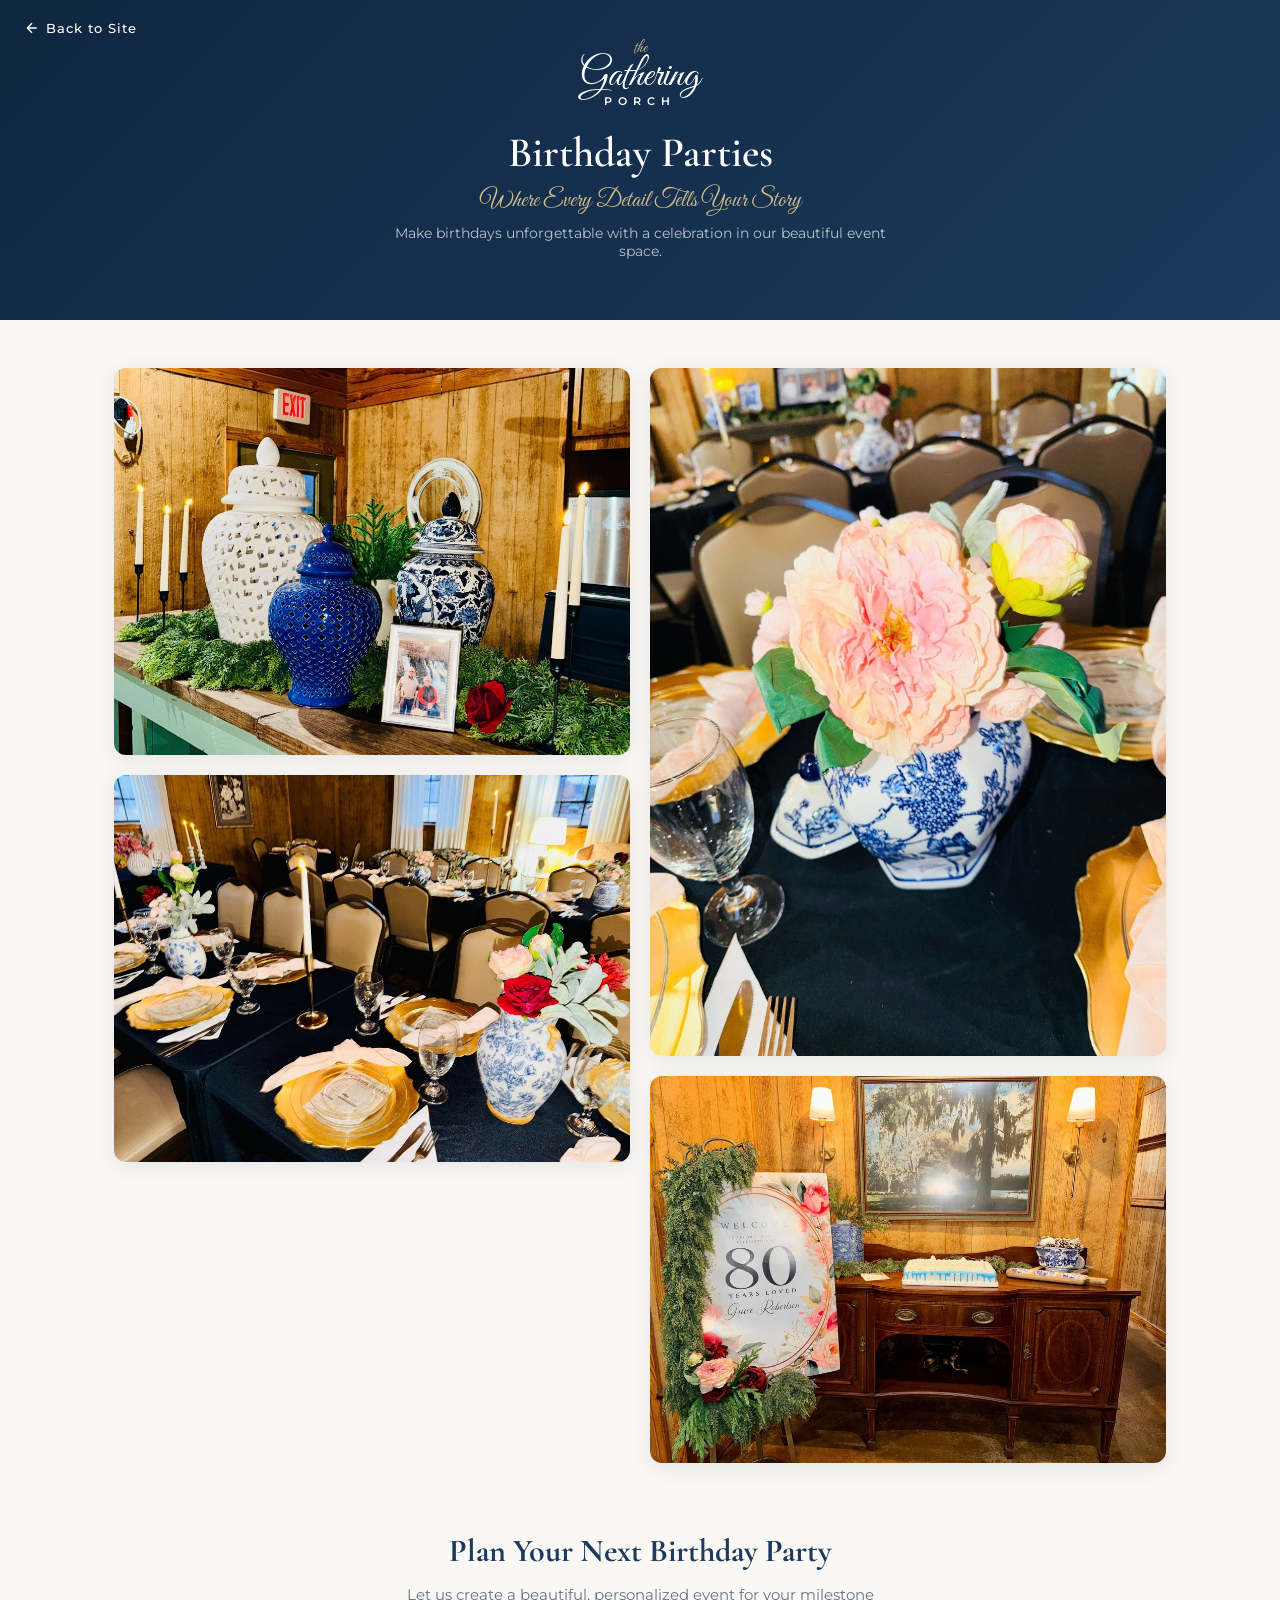
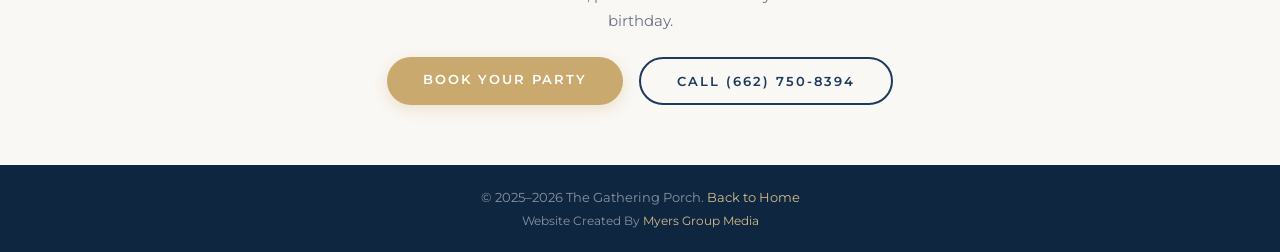
==== birthday-parties.html @ 99c65ea2 "feat: add birthday parties gallery page and update homepage card" ====
<!DOCTYPE html>
<html lang="en">
<head>
  <meta charset="UTF-8">
  <meta name="viewport" content="width=device-width, initial-scale=1.0">
  <title>Birthday Parties — The Gathering Porch | Ripley, MS</title>
  <meta name="description" content="Birthday party gallery at The Gathering Porch in Ripley, MS. Beautifully decorated events for all ages. Call Misty (662) 750-8394.">
  <link rel="preconnect" href="https://fonts.googleapis.com">
  <link rel="preconnect" href="https://fonts.gstatic.com" crossorigin>
  <link href="https://fonts.googleapis.com/css2?family=Cormorant+Garamond:ital,wght@0,400;0,600;1,400&family=Montserrat:wght@400;500;600&family=Great+Vibes&display=swap" rel="stylesheet">
  <style>
    :root {
      --navy: #1B3A5C;
      --navy-dark: #0F2640;
      --gold: #C9A96E;
      --gold-light: #D4BB8A;
      --gold-dark: #A88B4A;
      --cream: #FAF8F5;
      --white: #FFFFFF;
      --text-muted: #6B7280;
      --radius: 12px;
    }

    *, *::before, *::after {
      margin: 0;
      padding: 0;
      box-sizing: border-box;
    }

    body {
      font-family: 'Montserrat', sans-serif;
      background: var(--cream);
      color: var(--navy);
      min-height: 100vh;
    }

    /* Header */
    .page-header {
      position: relative;
      background: linear-gradient(135deg, var(--navy-dark) 0%, var(--navy) 100%);
      padding: 40px 24px 60px;
      text-align: center;
    }

    .page-header a {
      text-decoration: none;
      color: var(--white);
    }

    .logo {
      display: flex;
      flex-direction: column;
      align-items: center;
      line-height: 1;
      margin-bottom: 20px;
    }

    .logo-the {
      font-family: 'Great Vibes', cursive;
      font-size: 16px;
      color: var(--gold-light);
    }

    .logo-main {
      font-family: 'Great Vibes', cursive;
      font-size: 40px;
      color: var(--white);
    }

    .logo-sub {
      font-family: 'Montserrat', sans-serif;
      font-size: 11px;
      letter-spacing: 6px;
      text-transform: uppercase;
      font-weight: 600;
      color: var(--white);
    }

    .back-link {
      position: absolute;
      top: 20px;
      left: 24px;
      color: var(--gold-light);
      text-decoration: none;
      font-size: 13px;
      font-weight: 500;
      letter-spacing: 1px;
      display: flex;
      align-items: center;
      gap: 6px;
      transition: color 0.3s ease;
    }

    .back-link:hover {
      color: var(--white);
    }

    .page-header h1 {
      font-family: 'Cormorant Garamond', serif;
      font-size: 42px;
      font-weight: 600;
      color: var(--white);
      margin-bottom: 8px;
    }

    .page-header .subtitle {
      font-family: 'Great Vibes', cursive;
      font-size: 24px;
      color: var(--gold-light);
      margin-bottom: 8px;
    }

    .page-header p.desc {
      color: rgba(255,255,255,0.7);
      font-size: 14px;
      max-width: 500px;
      margin: 0 auto;
    }

    /* Gallery */
    .gallery-container {
      max-width: 1100px;
      margin: 0 auto;
      padding: 48px 24px;
    }

    .gallery-masonry {
      columns: 2;
      column-gap: 20px;
    }

    .gallery-item {
      break-inside: avoid;
      margin-bottom: 20px;
      border-radius: var(--radius);
      overflow: hidden;
      box-shadow: 0 4px 20px rgba(27, 58, 92, 0.1);
      position: relative;
      cursor: pointer;
    }

    .gallery-item img {
      width: 100%;
      display: block;
      transition: transform 0.6s ease;
    }

    .gallery-item:hover img {
      transform: scale(1.03);
    }

    .gallery-item .img-overlay {
      position: absolute;
      inset: 0;
      background: linear-gradient(to top, rgba(15, 38, 64, 0.5) 0%, transparent 40%);
      opacity: 0;
      transition: opacity 0.4s ease;
      display: flex;
      align-items: flex-end;
      padding: 20px;
    }

    .gallery-item:hover .img-overlay {
      opacity: 1;
    }

    .img-overlay span {
      color: var(--white);
      font-size: 14px;
      font-weight: 500;
      letter-spacing: 0.5px;
    }

    /* Lightbox */
    .lightbox {
      display: none;
      position: fixed;
      inset: 0;
      z-index: 9999;
      background: rgba(15, 38, 64, 0.95);
      backdrop-filter: blur(10px);
      align-items: center;
      justify-content: center;
      padding: 24px;
    }

    .lightbox.active {
      display: flex;
    }

    .lightbox img {
      max-width: 90vw;
      max-height: 85vh;
      object-fit: contain;
      border-radius: 8px;
      box-shadow: 0 20px 60px rgba(0,0,0,0.5);
    }

    .lightbox-close {
      position: absolute;
      top: 20px;
      right: 24px;
      background: none;
      border: none;
      color: var(--white);
      font-size: 32px;
      cursor: pointer;
      width: 48px;
      height: 48px;
      display: flex;
      align-items: center;
      justify-content: center;
      border-radius: 50%;
      transition: background 0.3s ease;
    }

    .lightbox-close:hover {
      background: rgba(255,255,255,0.1);
    }

    .lightbox-nav {
      position: absolute;
      top: 50%;
      transform: translateY(-50%);
      background: none;
      border: none;
      color: var(--white);
      font-size: 40px;
      cursor: pointer;
      width: 56px;
      height: 56px;
      display: flex;
      align-items: center;
      justify-content: center;
      border-radius: 50%;
      transition: background 0.3s ease;
    }

    .lightbox-nav:hover {
      background: rgba(255,255,255,0.1);
    }

    .lightbox-prev { left: 16px; }
    .lightbox-next { right: 16px; }

    /* CTA */
    .cta-section {
      text-align: center;
      padding: 20px 24px 60px;
    }

    .cta-section h2 {
      font-family: 'Cormorant Garamond', serif;
      font-size: 32px;
      color: var(--navy);
      margin-bottom: 12px;
    }

    .cta-section p {
      color: var(--text-muted);
      font-size: 15px;
      max-width: 480px;
      margin: 0 auto 24px;
      line-height: 1.7;
    }

    .cta-buttons {
      display: flex;
      gap: 16px;
      justify-content: center;
      flex-wrap: wrap;
    }

    .btn {
      display: inline-block;
      padding: 14px 36px;
      font-family: 'Montserrat', sans-serif;
      font-size: 13px;
      font-weight: 600;
      letter-spacing: 2px;
      text-transform: uppercase;
      border-radius: 50px;
      text-decoration: none;
      transition: all 0.3s ease;
    }

    .btn-primary {
      background: var(--gold);
      color: var(--white);
      box-shadow: 0 4px 15px rgba(201, 169, 110, 0.3);
    }

    .btn-primary:hover {
      background: var(--gold-dark);
      transform: translateY(-2px);
      box-shadow: 0 8px 25px rgba(201, 169, 110, 0.4);
    }

    .btn-outline-dark {
      background: transparent;
      color: var(--navy);
      border: 2px solid var(--navy);
    }

    .btn-outline-dark:hover {
      background: var(--navy);
      color: var(--white);
      transform: translateY(-2px);
    }

    /* Footer */
    .page-footer {
      background: var(--navy-dark);
      padding: 24px;
      text-align: center;
      color: rgba(255, 255, 255, 0.5);
      font-size: 13px;
    }

    .page-footer a {
      color: var(--gold-light);
      text-decoration: none;
    }

    @media (max-width: 600px) {
      .gallery-masonry {
        columns: 1;
      }

      .page-header h1 {
        font-size: 30px;
      }

      .back-link {
        position: static;
        justify-content: center;
        margin-bottom: 16px;
      }

      .lightbox-nav {
        font-size: 28px;
        width: 40px;
        height: 40px;
      }

      .lightbox-prev { left: 8px; }
      .lightbox-next { right: 8px; }
    }
  </style>
</head>
<body>

  <header class="page-header">
    <a href="index.html" class="back-link">
      <svg width="16" height="16" viewBox="0 0 24 24" fill="none" stroke="currentColor" stroke-width="2"><path d="M19 12H5M12 19l-7-7 7-7"/></svg>
      Back to Site
    </a>
    <a href="index.html">
      <div class="logo">
        <span class="logo-the">the</span>
        <span class="logo-main">Gathering</span>
        <span class="logo-sub">PORCH</span>
      </div>
    </a>
    <h1>Birthday Parties</h1>
    <p class="subtitle">Where Every Detail Tells Your Story</p>
    <p class="desc">Make birthdays unforgettable with a celebration in our beautiful event space.</p>
  </header>

  <main class="gallery-container">
    <div class="gallery-masonry">
      <div class="gallery-item" onclick="openLightbox(0)">
        <img src="birthday-1.jpg" alt="80th birthday welcome sign and cake" loading="lazy">
        <div class="img-overlay"><span>Milestone Celebrations</span></div>
      </div>
      <div class="gallery-item" onclick="openLightbox(1)">
        <img src="birthday-2.jpg" alt="Gold candle holders and framed photo" loading="lazy">
        <div class="img-overlay"><span>Elegant Decor</span></div>
      </div>
      <div class="gallery-item" onclick="openLightbox(2)">
        <img src="birthday-3.jpg" alt="Pink floral centerpiece" loading="lazy">
        <div class="img-overlay"><span>Floral Arrangements</span></div>
      </div>
      <div class="gallery-item" onclick="openLightbox(3)">
        <img src="birthday-4.jpg" alt="Blue and white ginger jars and candles" loading="lazy">
        <div class="img-overlay"><span>Beautiful Details</span></div>
      </div>
    </div>
  </main>

  <!-- Lightbox -->
  <div class="lightbox" id="lightbox">
    <button class="lightbox-close" onclick="closeLightbox()" aria-label="Close">&times;</button>
    <button class="lightbox-nav lightbox-prev" onclick="navLightbox(-1)" aria-label="Previous">&#8249;</button>
    <img id="lightboxImg" src="" alt="">
    <button class="lightbox-nav lightbox-next" onclick="navLightbox(1)" aria-label="Next">&#8250;</button>
  </div>

  <section class="cta-section">
    <h2>Plan Your Next Birthday Party</h2>
    <p>Let us create a beautiful, personalized event for your milestone birthday.</p>
    <div class="cta-buttons">
      <a href="index.html#contact" class="btn btn-primary">Book Your Party</a>
      <a href="tel:6627508394" class="btn btn-outline-dark">Call (662) 750-8394</a>
    </div>
  </section>

  <footer class="page-footer">
    <p>&copy; 2025–2026 The Gathering Porch. <a href="index.html">Back to Home</a></p>
    <p style="margin-top: 8px; font-size: 12px;">Website Created By <a href="https://myersgroupmedia.com" target="_blank" rel="noopener" style="color: var(--gold-light); text-decoration: none;">Myers Group Media</a></p>
  </footer>

  <script>
    const images = [
      'birthday-1.jpg',
      'birthday-2.jpg',
      'birthday-3.jpg',
      'birthday-4.jpg'
    ];
    let currentIndex = 0;

    function openLightbox(index) {
      currentIndex = index;
      document.getElementById('lightboxImg').src = images[currentIndex];
      document.getElementById('lightbox').classList.add('active');
      document.body.style.overflow = 'hidden';
    }

    function closeLightbox() {
      document.getElementById('lightbox').classList.remove('active');
      document.body.style.overflow = '';
    }

    function navLightbox(dir) {
      currentIndex = (currentIndex + dir + images.length) % images.length;
      document.getElementById('lightboxImg').src = images[currentIndex];
    }

    document.getElementById('lightbox').addEventListener('click', function(e) {
      if (e.target === this) closeLightbox();
    });

    document.addEventListener('keydown', function(e) {
      if (!document.getElementById('lightbox').classList.contains('active')) return;
      if (e.key === 'Escape') closeLightbox();
      if (e.key === 'ArrowLeft') navLightbox(-1);
      if (e.key === 'ArrowRight') navLightbox(1);
    });
  </script>

</body>
</html>
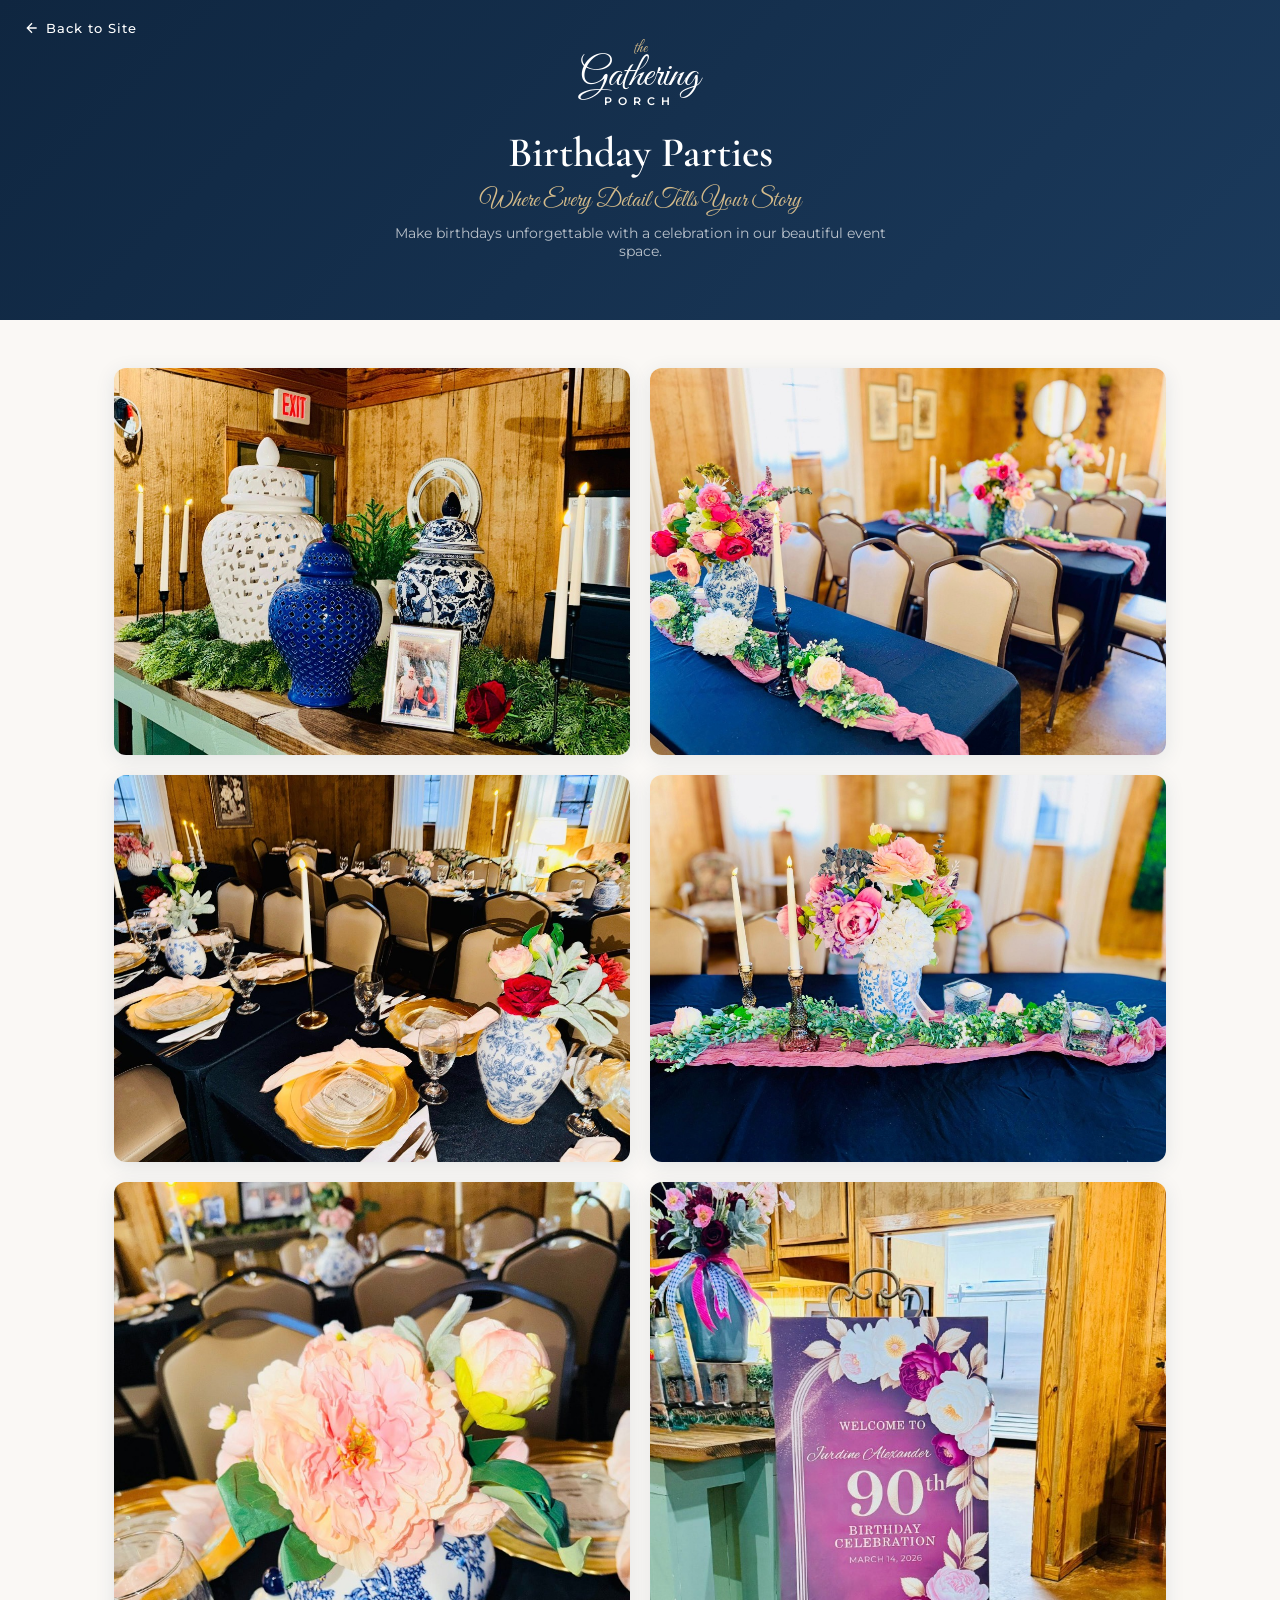
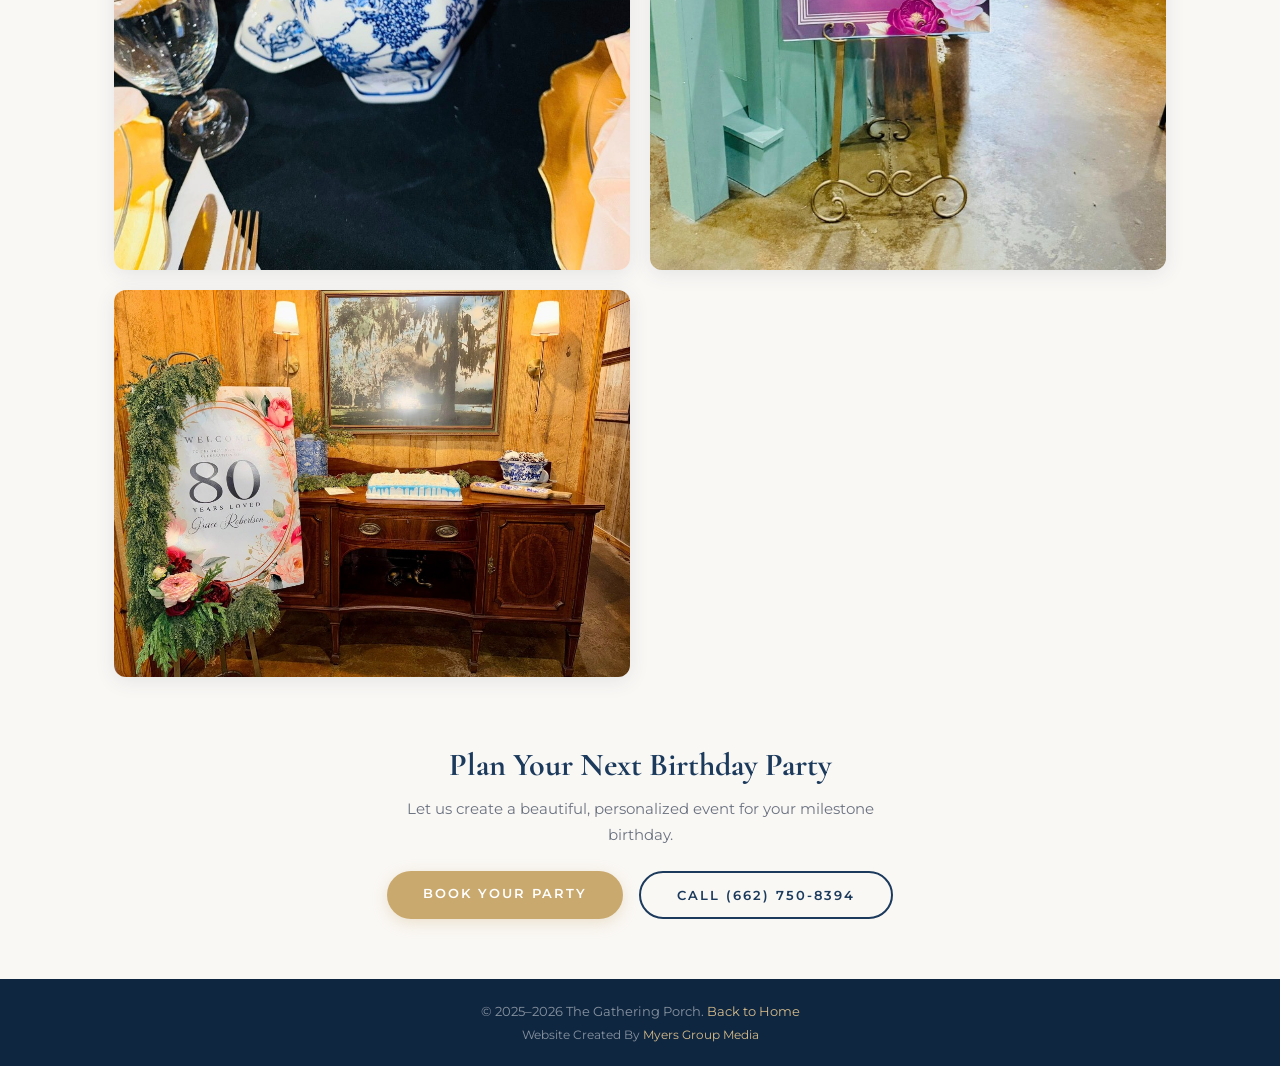
==== commit 710d8bcf: "feat: add additional images to birthday parties gallery" ====
--- a/birthday-parties.html
+++ b/birthday-parties.html
@@ -385,6 +385,18 @@
         <img src="birthday-4.jpg" alt="Blue and white ginger jars and candles" loading="lazy">
         <div class="img-overlay"><span>Beautiful Details</span></div>
       </div>
+      <div class="gallery-item" onclick="openLightbox(4)">
+        <img src="birthday-5.jpg" alt="Long table setting with pink table runner and floral centerpieces" loading="lazy">
+        <div class="img-overlay"><span>Table Settings</span></div>
+      </div>
+      <div class="gallery-item" onclick="openLightbox(5)">
+        <img src="birthday-6.jpg" alt="Close up of table setting with pink table runner and floral centerpiece" loading="lazy">
+        <div class="img-overlay"><span>Centerpieces</span></div>
+      </div>
+      <div class="gallery-item" onclick="openLightbox(6)">
+        <img src="birthday-7.jpg" alt="Welcome to Juradine Alexander 90th Birthday Celebration sign" loading="lazy">
+        <div class="img-overlay"><span>Welcome Signs</span></div>
+      </div>
     </div>
   </main>
 
@@ -415,7 +427,10 @@
       'birthday-1.jpg',
       'birthday-2.jpg',
       'birthday-3.jpg',
-      'birthday-4.jpg'
+      'birthday-4.jpg',
+      'birthday-5.jpg',
+      'birthday-6.jpg',
+      'birthday-7.jpg'
     ];
     let currentIndex = 0;
 
